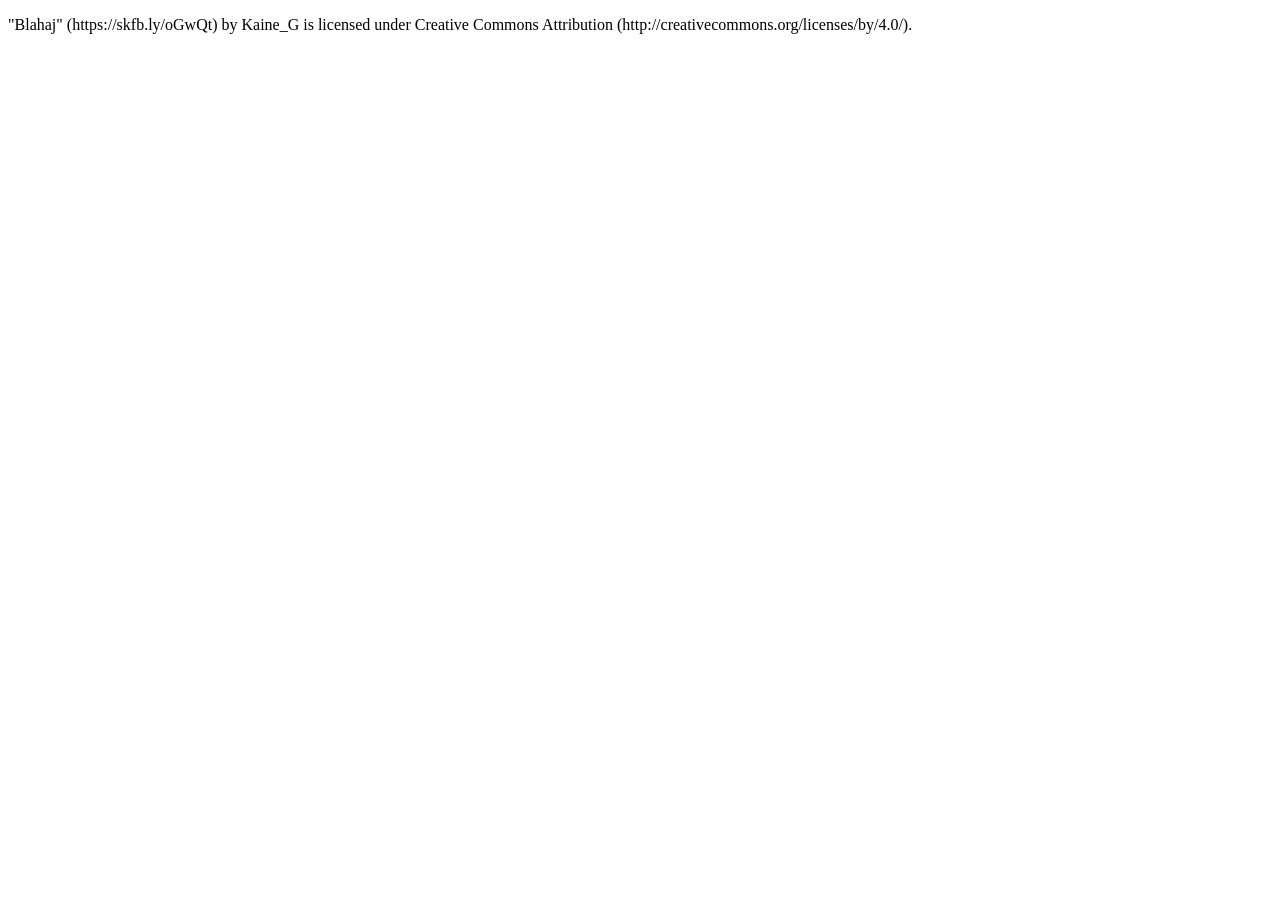
==== credits.html @ 31bbf86e "initial site layout and 3d-model" ====
<!DOCTYPE html>
<html lang="en">
<head>
    <meta charset="UTF-8">
    <meta name="viewport" content="width=device-width, initial-scale=1.0">
    <title>Document</title>
</head>
<body>
    <p>
        "Blahaj" (https://skfb.ly/oGwQt) by Kaine_G is licensed under Creative Commons Attribution (http://creativecommons.org/licenses/by/4.0/).
    </p>
</body>
</html>
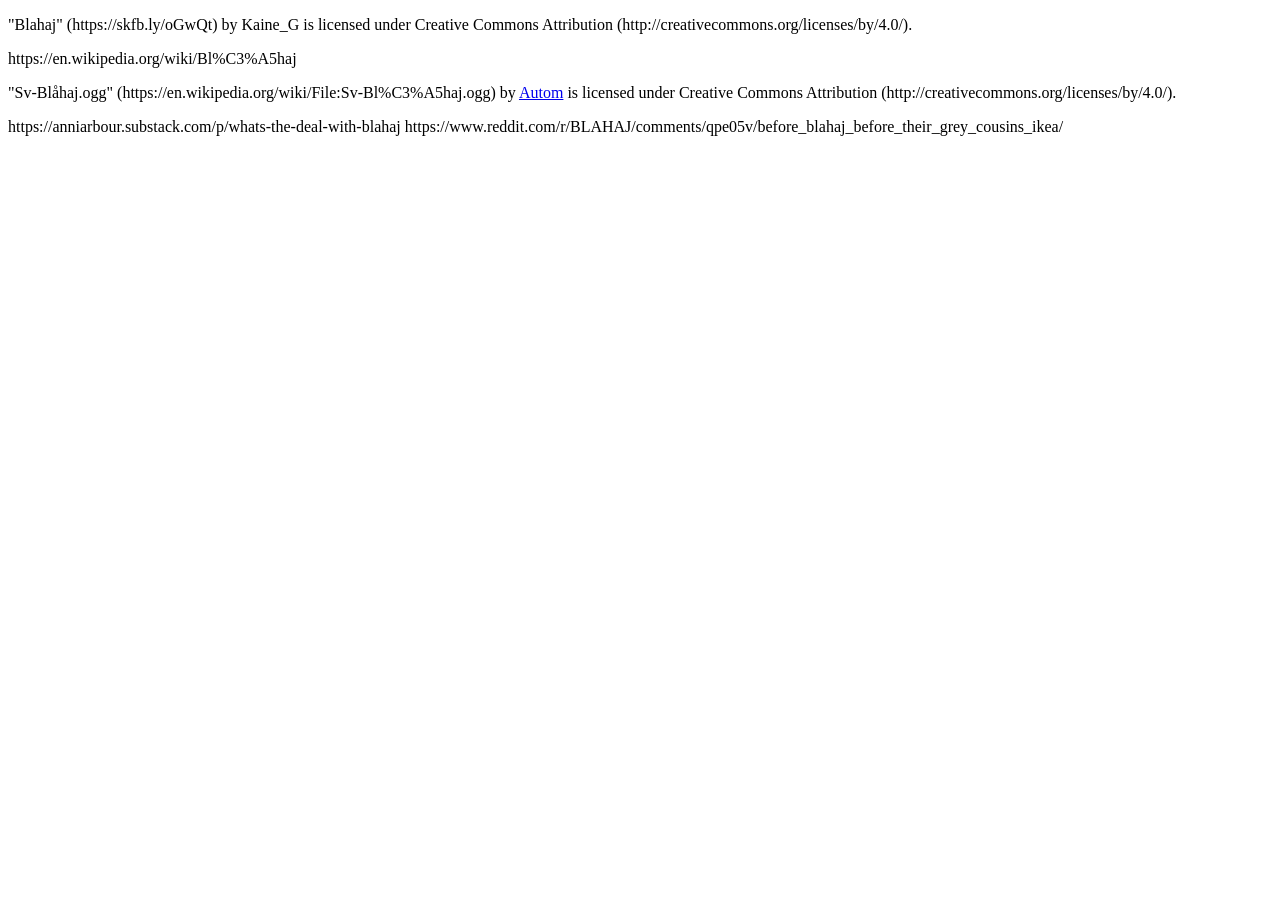
==== commit e5716e6d: "introduction text, images and lightbox" ====
--- a/credits.html
+++ b/credits.html
@@ -9,5 +9,13 @@
     <p>
         "Blahaj" (https://skfb.ly/oGwQt) by Kaine_G is licensed under Creative Commons Attribution (http://creativecommons.org/licenses/by/4.0/).
     </p>
+    <p>https://en.wikipedia.org/wiki/Bl%C3%A5haj</p>
+    <p>
+        "Sv-Blåhaj.ogg" (https://en.wikipedia.org/wiki/File:Sv-Bl%C3%A5haj.ogg) by <a href="https://commons.wikimedia.org/wiki/User:Autom">Autom</a> is licensed under Creative Commons Attribution (http://creativecommons.org/licenses/by/4.0/).
+    </p>
+
+
+    <a>https://anniarbour.substack.com/p/whats-the-deal-with-blahaj</a>
+    <a>https://www.reddit.com/r/BLAHAJ/comments/qpe05v/before_blahaj_before_their_grey_cousins_ikea/</a>
 </body>
 </html>
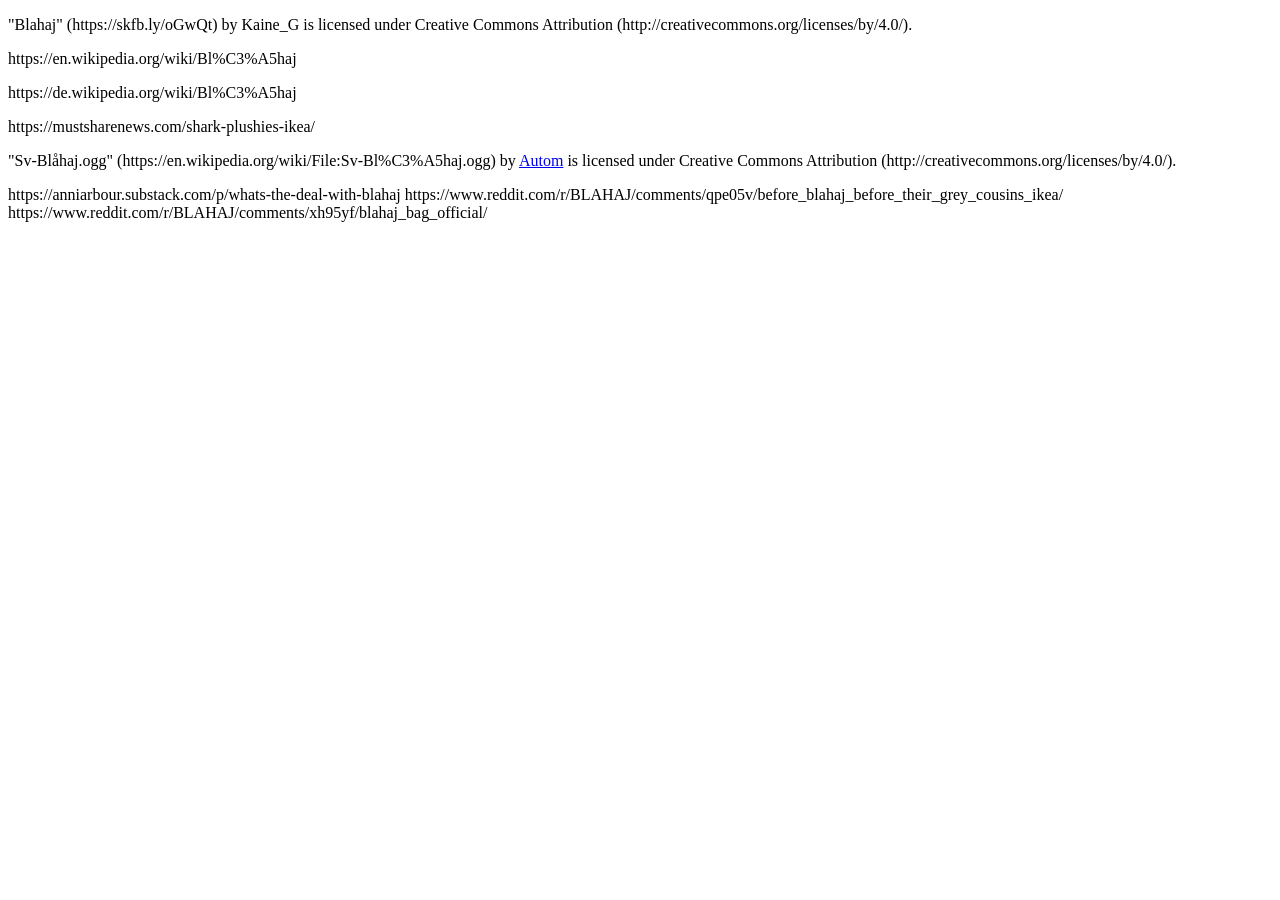
==== commit 1baca230: "finished introduction and text popularity" ====
--- a/credits.html
+++ b/credits.html
@@ -10,6 +10,8 @@
         "Blahaj" (https://skfb.ly/oGwQt) by Kaine_G is licensed under Creative Commons Attribution (http://creativecommons.org/licenses/by/4.0/).
     </p>
     <p>https://en.wikipedia.org/wiki/Bl%C3%A5haj</p>
+    <p>https://de.wikipedia.org/wiki/Bl%C3%A5haj</p>
+    <p>https://mustsharenews.com/shark-plushies-ikea/</p>
     <p>
         "Sv-Blåhaj.ogg" (https://en.wikipedia.org/wiki/File:Sv-Bl%C3%A5haj.ogg) by <a href="https://commons.wikimedia.org/wiki/User:Autom">Autom</a> is licensed under Creative Commons Attribution (http://creativecommons.org/licenses/by/4.0/).
     </p>
@@ -17,5 +19,6 @@
 
     <a>https://anniarbour.substack.com/p/whats-the-deal-with-blahaj</a>
     <a>https://www.reddit.com/r/BLAHAJ/comments/qpe05v/before_blahaj_before_their_grey_cousins_ikea/</a>
+    <a>https://www.reddit.com/r/BLAHAJ/comments/xh95yf/blahaj_bag_official/</a>
 </body>
 </html>
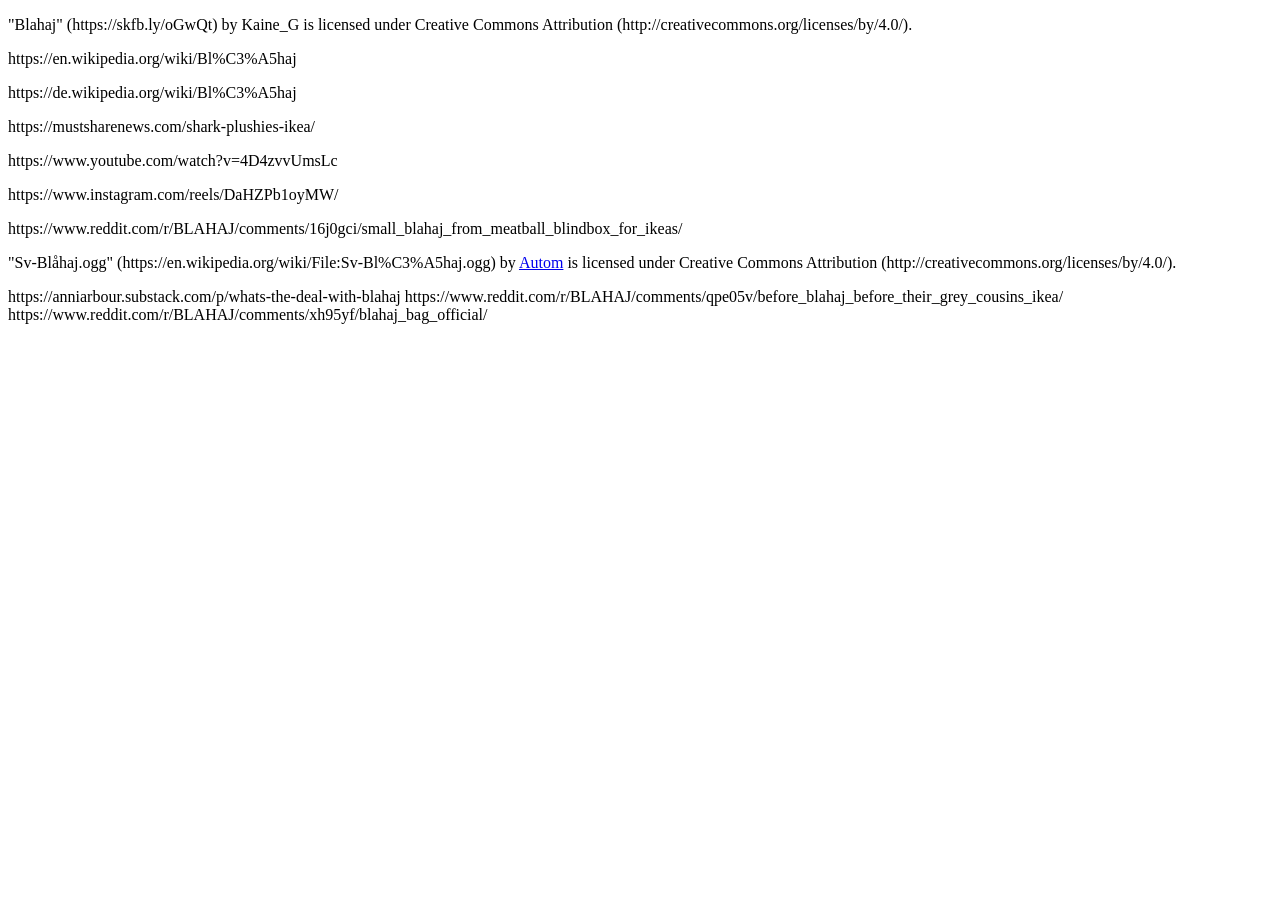
==== commit 2cff32d3: "finishing popularity section" ====
--- a/credits.html
+++ b/credits.html
@@ -12,6 +12,9 @@
     <p>https://en.wikipedia.org/wiki/Bl%C3%A5haj</p>
     <p>https://de.wikipedia.org/wiki/Bl%C3%A5haj</p>
     <p>https://mustsharenews.com/shark-plushies-ikea/</p>
+    <p>https://www.youtube.com/watch?v=4D4zvvUmsLc</p>
+    <p>https://www.instagram.com/reels/DaHZPb1oyMW/</p>
+    <p>https://www.reddit.com/r/BLAHAJ/comments/16j0gci/small_blahaj_from_meatball_blindbox_for_ikeas/</p>
     <p>
         "Sv-Blåhaj.ogg" (https://en.wikipedia.org/wiki/File:Sv-Bl%C3%A5haj.ogg) by <a href="https://commons.wikimedia.org/wiki/User:Autom">Autom</a> is licensed under Creative Commons Attribution (http://creativecommons.org/licenses/by/4.0/).
     </p>
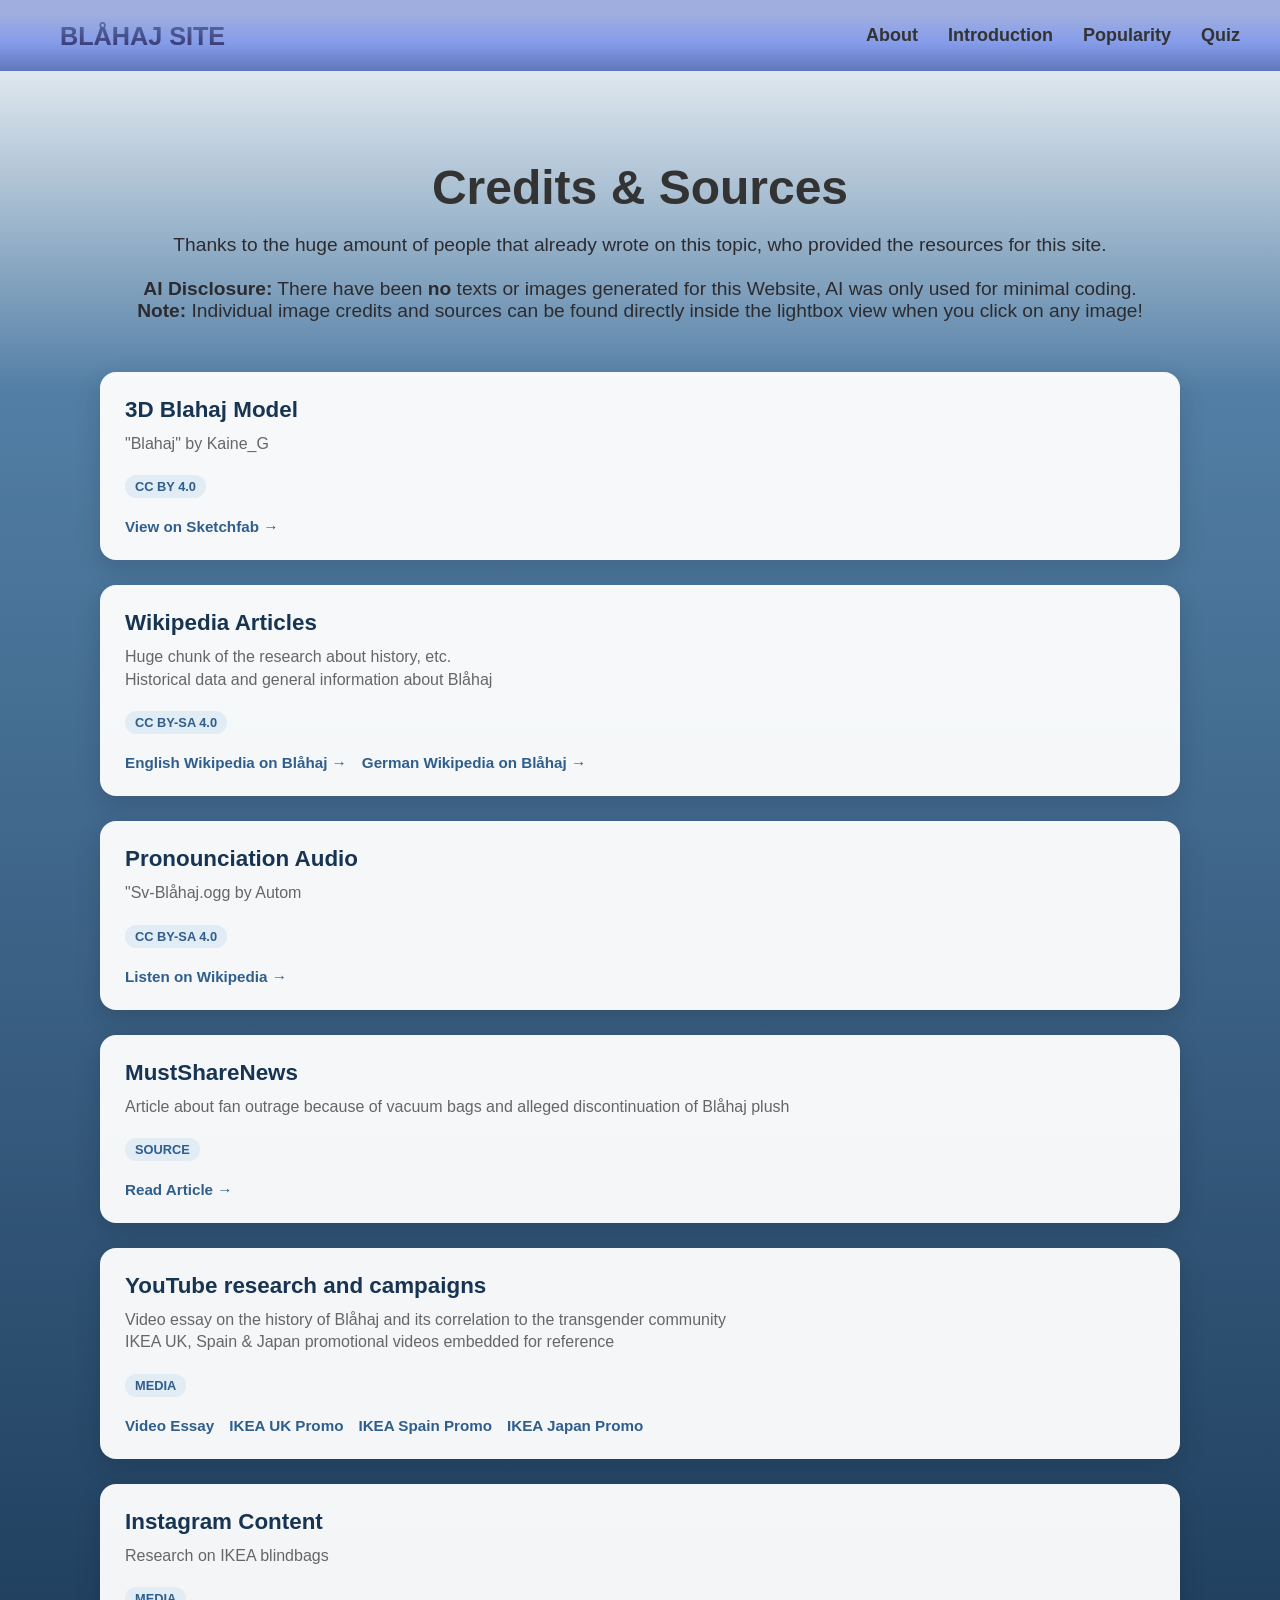
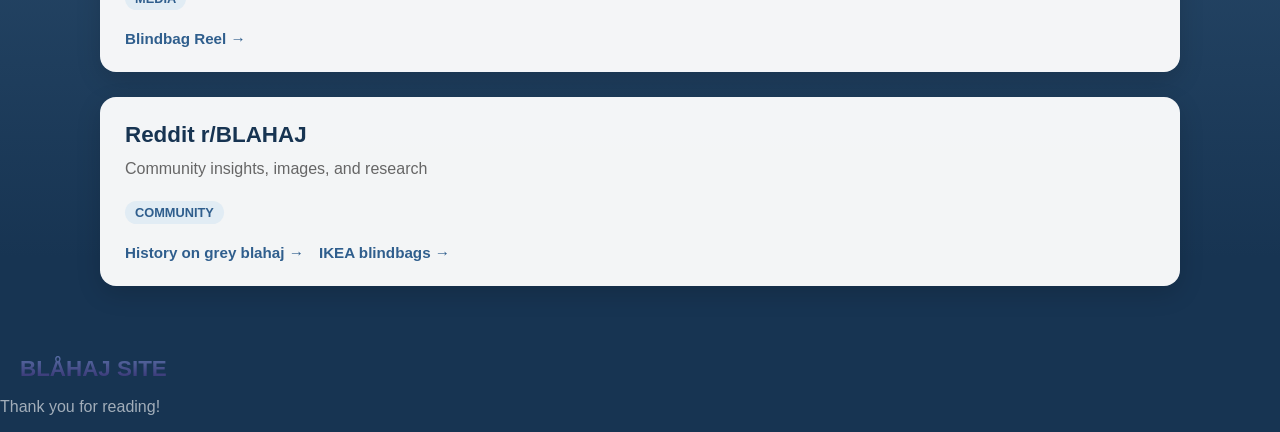
==== commit baf2a1c5: "improved credits page" ====
--- a/credits.html
+++ b/credits.html
@@ -3,25 +3,106 @@
 <head>
     <meta charset="UTF-8">
     <meta name="viewport" content="width=device-width, initial-scale=1.0">
-    <title>Document</title>
+    <title>Credits - BLÅHAJ SITE</title>
+
+    <link rel="stylesheet" href="stylesheet.css">
+    <link rel="icon" type="image/x-icon" href=".images/favicon.ico">
 </head>
-<body>
-    <p>
-        "Blahaj" (https://skfb.ly/oGwQt) by Kaine_G is licensed under Creative Commons Attribution (http://creativecommons.org/licenses/by/4.0/).
-    </p>
-    <p>https://en.wikipedia.org/wiki/Bl%C3%A5haj</p>
-    <p>https://de.wikipedia.org/wiki/Bl%C3%A5haj</p>
-    <p>https://mustsharenews.com/shark-plushies-ikea/</p>
-    <p>https://www.youtube.com/watch?v=4D4zvvUmsLc</p>
-    <p>https://www.instagram.com/reels/DaHZPb1oyMW/</p>
-    <p>https://www.reddit.com/r/BLAHAJ/comments/16j0gci/small_blahaj_from_meatball_blindbox_for_ikeas/</p>
-    <p>
-        "Sv-Blåhaj.ogg" (https://en.wikipedia.org/wiki/File:Sv-Bl%C3%A5haj.ogg) by <a href="https://commons.wikimedia.org/wiki/User:Autom">Autom</a> is licensed under Creative Commons Attribution (http://creativecommons.org/licenses/by/4.0/).
-    </p>
+<body class="credits-body">
 
+    <nav id="top-bar">
+        <a id="logo" href="index.html">BLÅHAJ SITE</a>
+            
+        <div class="nav-links">
+            <a href="index.html#about">About</a>
+            <a href="index.html#introduction">Introduction</a>
+            <a href="index.html#popularity">Popularity</a>
+            <a href="index.html#quiz">Quiz</a>
+        </div>
+    </nav>
 
-    <a>https://anniarbour.substack.com/p/whats-the-deal-with-blahaj</a>
-    <a>https://www.reddit.com/r/BLAHAJ/comments/qpe05v/before_blahaj_before_their_grey_cousins_ikea/</a>
-    <a>https://www.reddit.com/r/BLAHAJ/comments/xh95yf/blahaj_bag_official/</a>
+    <section class="credits-section">
+        <div class="credits-container">
+            <h2>Credits & Sources</h2>
+            <p class="credits-subtitle">
+                Thanks to the huge amount of people that already wrote on this topic, who provided the resources for this site.
+                <br><br>
+                <strong stlye="color: #ffda1a;">AI Disclosure:</strong> There have been <strong>no</strong> texts or images generated for this Website, AI was only used for minimal coding.
+                <br>
+                <strong stlye="color: #ffda1a;">Note:</strong> Individual image credits and sources can be found directly inside the lightbox view when you click on any image!
+            </p>
+            <div class="credits-grid">
+
+                <div class="credit-card">
+                    <h3>3D Blahaj Model</h3>
+                    <p>"Blahaj" by Kaine_G</p>
+                    <span class="license-tag">CC BY 4.0</span>
+                    <a href="https://skfb.ly/oGwQt" target="_blank" class="credit-link">View on Sketchfab &rarr;</a>
+                </div>
+
+                <div class="credit-card">
+                    <h3>Wikipedia Articles</h3>
+                    <p>Huge chunk of the research about history, etc. <br> Historical data and general information about Blåhaj</p>
+                    <span class="license-tag">CC BY-SA 4.0</span>
+                    <div class="multi-links">
+                        <a href="https://en.wikipedia.org/wiki/Bl%C3%A5haj" target="_blank" class="credit-link">English Wikipedia on Blåhaj &rarr;</a>
+                        <a href="https://de.wikipedia.org/wiki/Bl%C3%A5haj" target="_blank" class="credit-link">German Wikipedia on Blåhaj &rarr;</a>
+                    </div>
+                </div>
+
+                <div class="credit-card">
+                    <h3>Pronounciation Audio</h3>
+                    <p>"Sv-Blåhaj.ogg by Autom</p>
+                    <span class="license-tag">CC BY-SA 4.0</span>
+                    <a href="https://en.wikipedia.org/wiki/File:Sv-Bl%C3%A5haj.ogg" target="_blank" class="credit-link">Listen on Wikipedia &rarr;</a>
+                </div>
+
+                <div class="credit-card">
+                    <h3>MustShareNews</h3>
+                    <p>Article about fan outrage because of vacuum bags and alleged discontinuation of Blåhaj plush</p>
+                    <span class="license-tag">Source</span>
+                    <a href="https://mustsharenews.com/shark-plushies-ikea/" target="_blank" class="credit-link">Read Article &rarr;</a>
+                </div>
+
+                <div class="credit-card">
+                    <h3>YouTube research and campaigns</h3>
+                    <p>Video essay on the history of Blåhaj and its correlation to the transgender community <br> IKEA UK, Spain & Japan promotional videos embedded for reference</p>
+                    <span class="license-tag">Media</span>
+                    <div class="multi-links">
+                        <a href="https://www.youtube.com/watch?v=4D4zvvUmsLc" target="_blank" class="credit-link">Video Essay</a>
+                        <a href="https://www.youtube.com/watch?v=yKMOUyiEbdU" target="_blank" class="credit-link">IKEA UK Promo</a>
+                        <a href="https://www.youtube.com/watch?v=OwgvshnbgM8" target="_blank" class="credit-link">IKEA Spain Promo</a>
+                        <a href="https://www.youtube.com/watch?v=-3VxjGjkolw" target="_blank" class="credit-link">IKEA Japan Promo</a>
+                    </div>
+                </div>
+                
+                <div class="credit-card">
+                    <h3>Instagram Content</h3>
+                    <p>Research on IKEA blindbags</p>
+                    <span class="license-tag">Media</span>
+                    <a href="https://www.instagram.com/reels/DaHZPb1oyMW/" target="_blank" class="credit-link">Blindbag Reel &rarr;</a>
+                </div>
+
+                <div class="credit-card">
+                    <h3>Reddit r/BLAHAJ</h3>
+                    <p>Community insights, images, and research</p>
+                    <span class="license-tag">Community</span>
+                    <div class="multi-links">
+                        <a href="https://www.reddit.com/r/BLAHAJ/comments/qpe05v/before_blahaj_before_their_grey_cousins_ikea/" target="_blank" class="credit-link">History on grey blahaj &rarr;</a>
+                        <a href="https://www.reddit.com/r/BLAHAJ/comments/16j0gci/small_blahaj_from_meatball_blindbox_for_ikeas/" target="_blank" class="credit-link">IKEA blindbags &rarr;</a>
+                    </div>
+                </div>
+
+            </div>
+        </div>
+    </section>
+
+    <fotter>
+        <div>
+            <a id="logo" href="index.html">BLÅHAJ SITE</a>
+            <p style="margin-right: 20px; color: rgba(255,255,255,0.6);">Thank you for reading!</p>
+        </div>
+    </fotter>
+    
 </body>
 </html>
--- a/stylesheet.css
+++ b/stylesheet.css
@@ -0,0 +1,485 @@
+html {
+    scroll-behavior: smooth;
+}
+
+body {
+    margin: 0;
+    font-family: 'Segoe UI', Tahoma, Geneva, Verdana, sans-serif;
+    background-color: #fff;
+    overflow-x: hidden;
+}
+
+nav {
+    display: flex;
+    justify-content: space-between;
+    align-items: center;
+    padding: 20px 40px;
+    font-weight: bold;
+    position: fixed;
+    width: 100%;
+    box-sizing: border-box;
+    z-index: 10;
+}
+
+.nav-links a {
+    margin-left: 25px;
+    text-decoration: none;
+    color: #333;
+    border-bottom: 2px solid transparent;
+    transition: border-color 0.3;
+}
+
+.nav-links a:hover {
+    border-bottom: 2px solid  rgb(121, 134, 177);
+}
+
+.hero-section {
+    height: 100vh;
+    display: flex;
+    justify-content: center;
+    align-items: center;
+    overflow: hidden;
+    position: relative;
+    background: linear-gradient(to bottom, #739add 0%, #527ea5 20%, #173452 95%, #ffffff 100%);
+}
+
+model-viever {
+    width: 95vw;
+    height: 85vh;
+    --poster-color: transparent;
+    transition: transform 0.1s ease-out;
+    z-index: 1;
+    transform: scale(1.5);
+}
+
+.hero-text {
+    position: absolute;
+    top: 30%;
+    left: 10%;
+    z-index: 2;
+    color: white;
+    font-family:'Segoe UI', Tahoma, Geneva, Verdana, sans-serif;
+}
+
+.hero-text h1 {
+    font-size: 4rem;
+    margin: 0 0 10px 0;
+    font-weight: normal;
+}
+
+.hero-text p {
+    font-size: 1.5rem;
+    margin: 0;
+    opacity: 0.9;
+}
+
+#shark-model {
+    width: 80%;
+    height: 80%;
+    justify-content: center;
+}
+
+#top-bar {
+    display: flex; 
+    justify-content: space-between; 
+    width: 100%;  
+    background: linear-gradient(to bottom, rgb(159, 174, 222) 20%, rgb(133, 156, 234) 60%,rgb(97, 119, 188)100%);
+
+    color: #fff;
+    font-weight: bold;
+    font-size: large;
+
+    position: fixed;
+    top: 0;
+    left: 0;
+}
+
+#logo {
+    font-size: 140%;
+    font-weight: bold;
+    margin-left: 20px; margin-top: 2px;
+    color:#ffffff29;
+    background: linear-gradient(0deg,rgb(16, 10, 86) 0%, rgb(56, 82, 146) 100%);
+    background-clip: text;
+    text-decoration: dotted;
+}
+
+.about-section {
+    height: 100vh;
+    display: flex;
+    justify-content: center;
+    align-items: center;
+    overflow: hidden;
+    background: linear-gradient(to bottom, #ffffff 0%, #5a9ed9 10%, #2f5e8d 100%);
+    padding: 10px 40px;
+}
+
+.about-section h2 {
+    font-size: 2.5rem;
+    border-bottom: 3px solid #ffda1a;
+    display: inline-block;
+    padding-bottom: 5px;
+}
+
+.about-section p {
+    font-size: 1.2rem;
+    line-height: 1.6;
+    color: white;
+    word-wrap: break-word;
+}
+
+.about-content {
+    max-width: 800px;
+    margin: 0 auto;
+}
+
+.introduction-section {
+    height: fit-content;
+    display: flex;
+    flex-direction: row;
+    justify-content: space-between;
+    align-items: center;
+    background: linear-gradient(to bottom, #ffffff 0%, #5a9ed9 10%, #2f5e8d 100%);
+    padding: 60px 40px;
+    gap: 40px;
+}
+
+.introduction-section h2 {
+    font-size: 2.5rem;
+    border-bottom: 3px solid #ffda1a;
+    display: inline-block;
+    padding-bottom: 5px;
+}
+
+.introduction-section p {
+    font-size: 1.2rem;
+    line-height: 1.6;
+    color: white;
+    word-wrap: break-word;
+}
+
+.introduction-content {
+    max-width: 600px;
+    flex: 1;
+    padding-top: 80px;
+    padding-bottom: 80px;
+}
+
+.popularity-section {
+    height: fit-content;
+    display: flex;
+    flex-direction: column;
+    justify-content: center;
+    align-items: center;
+    background: linear-gradient(to bottom, #adcfed 0%, #5a9ed9 10%, #2f5e8d 100%);
+    padding: 80px 0;
+    overflow: hidden;
+    width: 100%;
+}
+
+.popularity-section h2 {
+    font-size: 2.5rem;
+    border-bottom: 3px solid #ffda1a;
+    display: inline-block;
+    padding-bottom: 5px;
+}
+
+.popularity-section h3 {
+    font-size: 1.8rem;
+    border-bottom: 3px solid #4a779e;
+    margin-top: 30px
+}
+
+.popularity-section p {
+    font-size: 1.2rem;
+    line-height: 1.6;
+    color: white;
+    word-wrap: break-word;
+    margin-bottom: 20px;
+}
+
+.popularity-content {
+    max-width: 800px;
+    width: 90%;
+    text-align: center;
+    padding-bottom: 40px;
+    color: white;
+}
+
+.video-center {
+    flex-direction: column;
+    justify-content: center;
+    align-items: center;
+}
+
+
+.gallery-section {
+    flex: 1;
+    max-height: 120vh;
+    overflow-y: auto;
+    overflow-x: hidden;
+}
+
+.gallery-grid {
+    display: grid;
+    grid-template-columns: repeat(auto-fit, minmax(480px, 1fr));
+    gap: 15px;
+    padding: 10px;
+}
+
+.gallery-item {
+    width: 100%;
+    height: 340px;
+    object-fit: cover;
+    cursor: pointer;
+    border-radius: 8px;
+    box-shadow: 0 4px 8px rgba(0,0,0,0.2);
+    transition: transform 0.2s;
+}
+
+.gallery-item:hover {
+    transform: scale(1.05);
+}
+
+.slider-container {
+    overflow: hidden;
+    width: 100%;
+    position: relative;
+    padding: 20px 0;
+    display: flex;
+    flex-direction: column;
+    gap: 25px;
+}
+
+.slider-track-1, .slider-track-2 {
+    display: flex;
+    width: max-content;
+    gap: 20px;
+}
+
+.slider-track-1 {
+    animation: scrollMarquee 35s linear infinite;
+}
+
+.slider-track-2 {
+    animation: scrollMarquee 38s linear infinite reverse;
+}
+
+.slider-container:hover .slider-track-1, .slider-container:hover .slider-track-2 {
+    animation-play-state: paused;
+}
+
+.slider-track .gallery-item {
+    width: 450px;
+    height: 300px;
+    object-fit: cover;
+    border-radius: 14px;
+    box-shadow: 0 10px 20px rgba(0,0,0,0.3);
+    cursor: pointer;
+    transition: transform 0.3s ease, box-shadow 0.3s ease;
+}
+
+.slider-track .gallery-item:hover {
+    transform: scale(1.04);
+    box-shadow: 0 12px 24px rgba(0,0,0,0.4);
+}
+
+@keyframes scrollMarquee {
+    0% {
+        transform: translaeX(0);
+    }
+    100% {
+        transform: translateX(-50%);
+    }
+}
+
+/* LIGHTBOX */
+.lightbox {
+    display: none;
+    position: fixed;
+    z-index: 1000;
+    left: 0;
+    top: 0;
+    width: 100%;
+    height: 100%;
+    background-color: rgba(0, 0, 0, 0.85);
+    justify-content: center;
+    align-items: center;
+}
+
+.lightbox-content {
+    position: relative;
+    max-width: 90%;
+    max-height: 95%;
+    display: flex;
+    flex-direction: column;
+    align-items: center;
+    background: #222;
+    padding: 20px;
+    border-radius: 15px;
+    color: white;
+}
+
+#lightbox-img {
+    max-width: 100%;
+    max-height: 85vh;
+    object-fit: contain;
+    border-radius: 5px;
+}
+
+#lightbox-header {
+    width: 100%;
+    margin-bottom: 10px;
+    font-size: 1.8rem;
+    font-weight: bold;
+    text-align: left;
+}
+
+.lightbox-footer {
+    width: 100%;
+    margin-top: 10px;
+    text-align: right;
+}
+
+.lightbox-footer a {
+    color: #ffda1a;
+    text-decoration: underline;
+}
+
+.close-btn {
+    position: absolute;
+    top: 30px;
+    right: 40px;
+    color: white;
+    font-size: 40px;
+    cursor: pointer;
+}
+
+.nav-btn {
+    position: absolute;
+    top: 50%;
+    transform: translateY(-50%);
+    background: rgba(255,255,255,0.1);
+    border: none;
+    color: white;
+    font-size: 30px;
+    padding: 15px 20px;
+    cursor: pointer;
+    border-radius: 50%;
+    transition: background 0.2s;
+}
+
+.nav-btn:hover {
+    background: rgba(255,255,255,0.3);
+}
+.prev-btn {
+    z-index: 1001;
+    left: 5%;
+}
+.next-btn {
+    right: 5%;
+    z-index: 1001;
+}
+
+
+
+
+
+
+/* Credits */
+.credits-body {
+    background-color: #173452
+}
+
+.credits-section {
+    min-height: 100vh;
+    display: flex;
+    justify-content: center;
+    align-items: center;
+    background: linear-gradient(to bottom, #ffffff 0%, #527ea5 20%, #173452 95%);
+    padding: 120px 20px 60px 20px;
+}
+
+.credits-container {
+    max-width: 1100px;
+    width: 100%;
+    text-align: center;
+}
+
+.credits-container h2 {
+    font-size: 3rem;
+    color: #333;
+    margin-bottom: 10px;
+}
+
+.credits-subtitle {
+    font-size: 1.2rem;
+    color: #2c2b2f;
+    margin-bottom: 40px;
+}
+
+.credits-grid {
+    display: grid;
+    grid-template-columns: repeat(auto-fit, minimax(300px, 1fr));
+    gap: 25px;
+    padding: 10px;
+}
+
+.credit-card {
+    background: rgba(255,255,255,0.95);
+    padding: 25px;
+    border-radius: 16px;
+    text-align: left;
+    box-shadow: 0 8px 24px rgba(0,0,0,0.15);
+    display: flex;
+    flex-direction: column;
+    justify-content: space-between;
+    transition: transform 0.8s ease, box-shadow 0.3 ease;
+}
+
+.credit-card:hover {
+    transform: translateY(-5px);
+    box-shadow: 0 12px 30px rgba(0,0,0,0.25);
+}
+
+.credit-card h3 {
+    margin: 0 0 10px 0;
+    font-size: 1.4rem;
+    color: #173452
+}
+
+.credit-card p {
+    margin: 0 0 20px 0;
+    font-size: 1rem;
+    color: #666;
+    line-height: 1.4;
+}
+
+.license-tag {
+    align-self: flex-start;
+    background: #e1ecf4;
+    color: #2f5e8d;
+    padding: 4px 10px;
+    border-radius: 20px;
+    font-size: 0.8rem;
+    font-weight: bold;
+    margin-bottom: 20px;
+    text-transform: uppercase;
+}
+
+.credit-link, .multi-links a {
+    color: #2f5e8d;
+    text-decoration: none;
+    font-weight: bold;
+    font-size: 0.95rem;
+    transition: color 0.2s;
+}
+
+.credit-link:hover, .multi-links:hover {
+    color: #ffda1a
+}
+
+.multi-links {
+    display: flex;
+    gap: 15px
+}
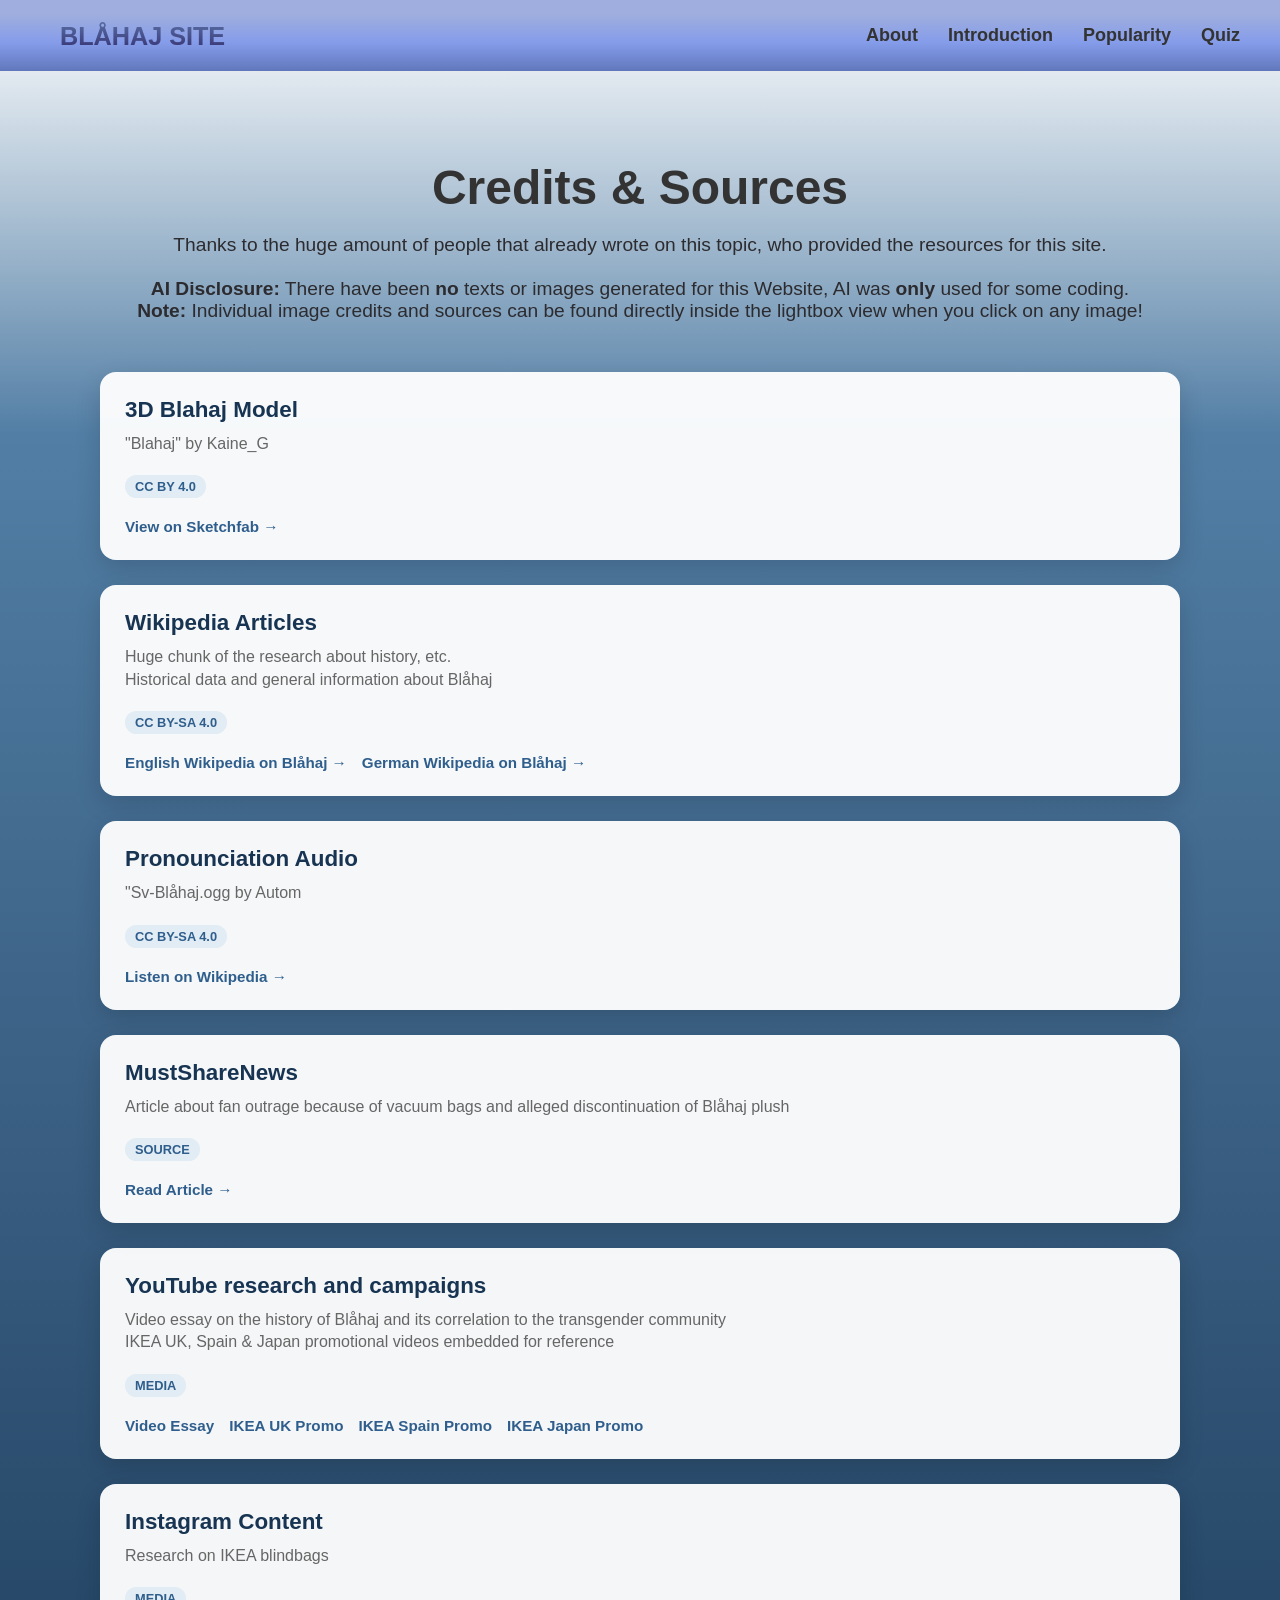
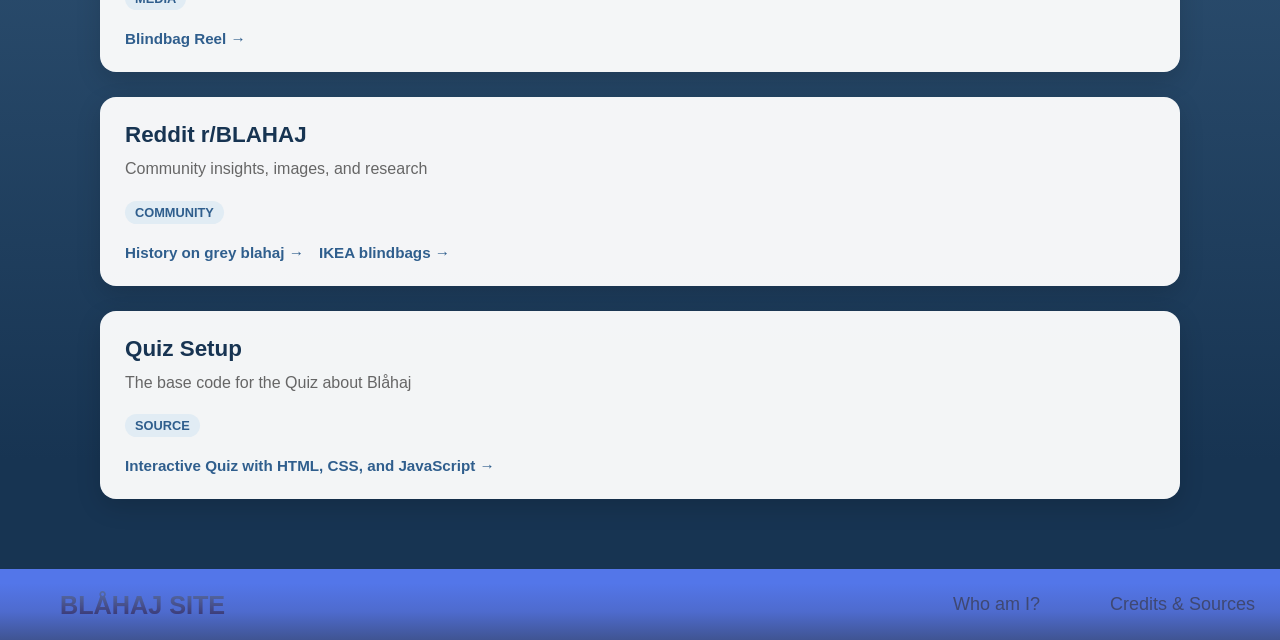
==== commit 9924b803: "initial desing and setup of quiz" ====
--- a/credits.html
+++ b/credits.html
@@ -17,7 +17,7 @@
             <a href="index.html#about">About</a>
             <a href="index.html#introduction">Introduction</a>
             <a href="index.html#popularity">Popularity</a>
-            <a href="index.html#quiz">Quiz</a>
+            <a href="quiz.html">Quiz</a>
         </div>
     </nav>
 
@@ -27,7 +27,7 @@
             <p class="credits-subtitle">
                 Thanks to the huge amount of people that already wrote on this topic, who provided the resources for this site.
                 <br><br>
-                <strong stlye="color: #ffda1a;">AI Disclosure:</strong> There have been <strong>no</strong> texts or images generated for this Website, AI was only used for minimal coding.
+                <strong stlye="color: #ffda1a;">AI Disclosure:</strong> There have been <strong>no</strong> texts or images generated for this Website, AI was <strong>only</strong> used for some coding.
                 <br>
                 <strong stlye="color: #ffda1a;">Note:</strong> Individual image credits and sources can be found directly inside the lightbox view when you click on any image!
             </p>
@@ -93,16 +93,25 @@
                     </div>
                 </div>
 
+                <div class="credit-card">
+                    <h3>Quiz Setup</h3>
+                    <p>The base code for the Quiz about Blåhaj</p>
+                    <span class="license-tag">Source</span>
+                    <a href="https://medium.com/@codepicker57/building-an-interactive-quiz-with-html-css-and-javascript-efe9bd8129e2" target="_blank" class="credit-link">Interactive Quiz with HTML, CSS, and JavaScript &rarr;</a>
+                </div>
+
             </div>
         </div>
     </section>
 
-    <fotter>
-        <div>
-            <a id="logo" href="index.html">BLÅHAJ SITE</a>
-            <p style="margin-right: 20px; color: rgba(255,255,255,0.6);">Thank you for reading!</p>
+    <footer id="bottom-bar">
+        <a id="logo" href="index.html">BLÅHAJ SITE</a>
+            
+        <div class="bottom-links">
+            <a href="https://gabl.works" target="_blank">Who am I?</a>
+            <a href="credits.html">Credits & Sources</a>
         </div>
-    </fotter>
+    </footer>
     
 </body>
 </html>
--- a/stylesheet.css
+++ b/stylesheet.css
@@ -5,7 +5,7 @@
 body {
     margin: 0;
     font-family: 'Segoe UI', Tahoma, Geneva, Verdana, sans-serif;
-    background-color: #fff;
+    background-color: #a5baff;
     overflow-x: hidden;
 }
 
@@ -104,6 +104,32 @@
     text-decoration: dotted;
 }
 
+#bottom-bar {
+    display: flex; 
+    justify-content: space-between; 
+    align-items: center;
+    width: 100%;  
+    background: linear-gradient(to bottom, rgb(83, 118, 233) 20%, rgb(78, 107, 206) 60%,rgb(64, 84, 146)100%);
+
+    color: #fff;
+    font-size: large;
+    padding: 20px 40px;
+}
+
+.bottom-links a {
+    margin-right: 40px;
+    padding-right: 25px;
+    text-decoration: none;
+    color: #3f4873;
+    border-bottom: 2px solid transparent;
+    align-items: center;
+    justify-content: space-between;
+}
+
+.bottom-links a:hover {
+    border-bottom: 2px solid  rgb(121, 134, 177);
+}
+
 .about-section {
     height: 100vh;
     display: flex;
@@ -434,7 +460,7 @@
     display: flex;
     flex-direction: column;
     justify-content: space-between;
-    transition: transform 0.8s ease, box-shadow 0.3 ease;
+    transition: transform 0.2s ease, box-shadow 0.3s ease;
 }
 
 .credit-card:hover {
@@ -482,4 +508,98 @@
 .multi-links {
     display: flex;
     gap: 15px
+}
+
+
+
+/* Quiz Time! */
+body.quiz-body {
+    display: flex;
+    flex-direction: column;
+    min-height: 100vh;
+    background: linear-gradient(to bottom, #a5baff 0%, #5396d1 60%, #7167c0 100%);
+    margin: 0;
+}
+
+#quiz {
+  flex: 1;
+  display: flex;
+  flex-direction: column;
+  justify-content: center;
+  align-items: center;
+  padding: 120px 20px 60px 20px;
+  box-sizing: border-box;
+  max-width: 600px;
+  width: 90%;
+  margin: 0 auto;
+  text-align: center;
+}
+
+#quiz h1 {
+  color: #173452;
+  margin-top: 0;
+  margin-bottom: 25px;
+  font-size: 2rem;
+}
+
+#quiz-card {
+    background: rgba(255, 255, 255, 0.95);
+    padding: 40px;
+    border-radius: 20px;
+    box-shadow: 0 12px 32px rgba(0, 0, 0, 0.25);
+    width: 100%;
+    box-sizing: border-box;
+}
+
+#question {
+    font-size: 1.25rem;
+    color: #333;
+    margin-bottom: 25px;
+    font-weight: 600;
+    line-height: 1.4;
+}
+
+#options {
+    display: flex;
+    flex-direction: column;
+    gap: 12px;
+    width: 100%;
+    margin-bottom: 25px;
+}
+
+#options button {
+    background-color: #f0f4f8;
+    color: #173452;
+    border: 2px solid #d0daf0;
+    padding: 14px 20px;
+    font-size: 1rem;
+    font-weight: 600;
+    border-radius: 10px;
+    cursor: pointer;
+    text-align: left;
+    transition: all 0.2s ease;
+}
+
+#options button:hover {
+    background-color: #e1ecf4;
+    border-color: #2f5e8d;
+    transform: translateY(-2px);
+}
+
+#submit {
+    background-color: #2f5e8d;
+    color: white;
+    border: none;
+    padding: 14px 28px;
+    font-size: 1.1rem;
+    font-weight: bold;
+    border-radius: 10px;
+    cursor: pointer;
+    width: 100%;
+    transition: background-color 0.2s, transform 0.2s;
+}
+
+#submit:hover {
+    background-color: #173452;
+    transform: translateY(-2px)
 }
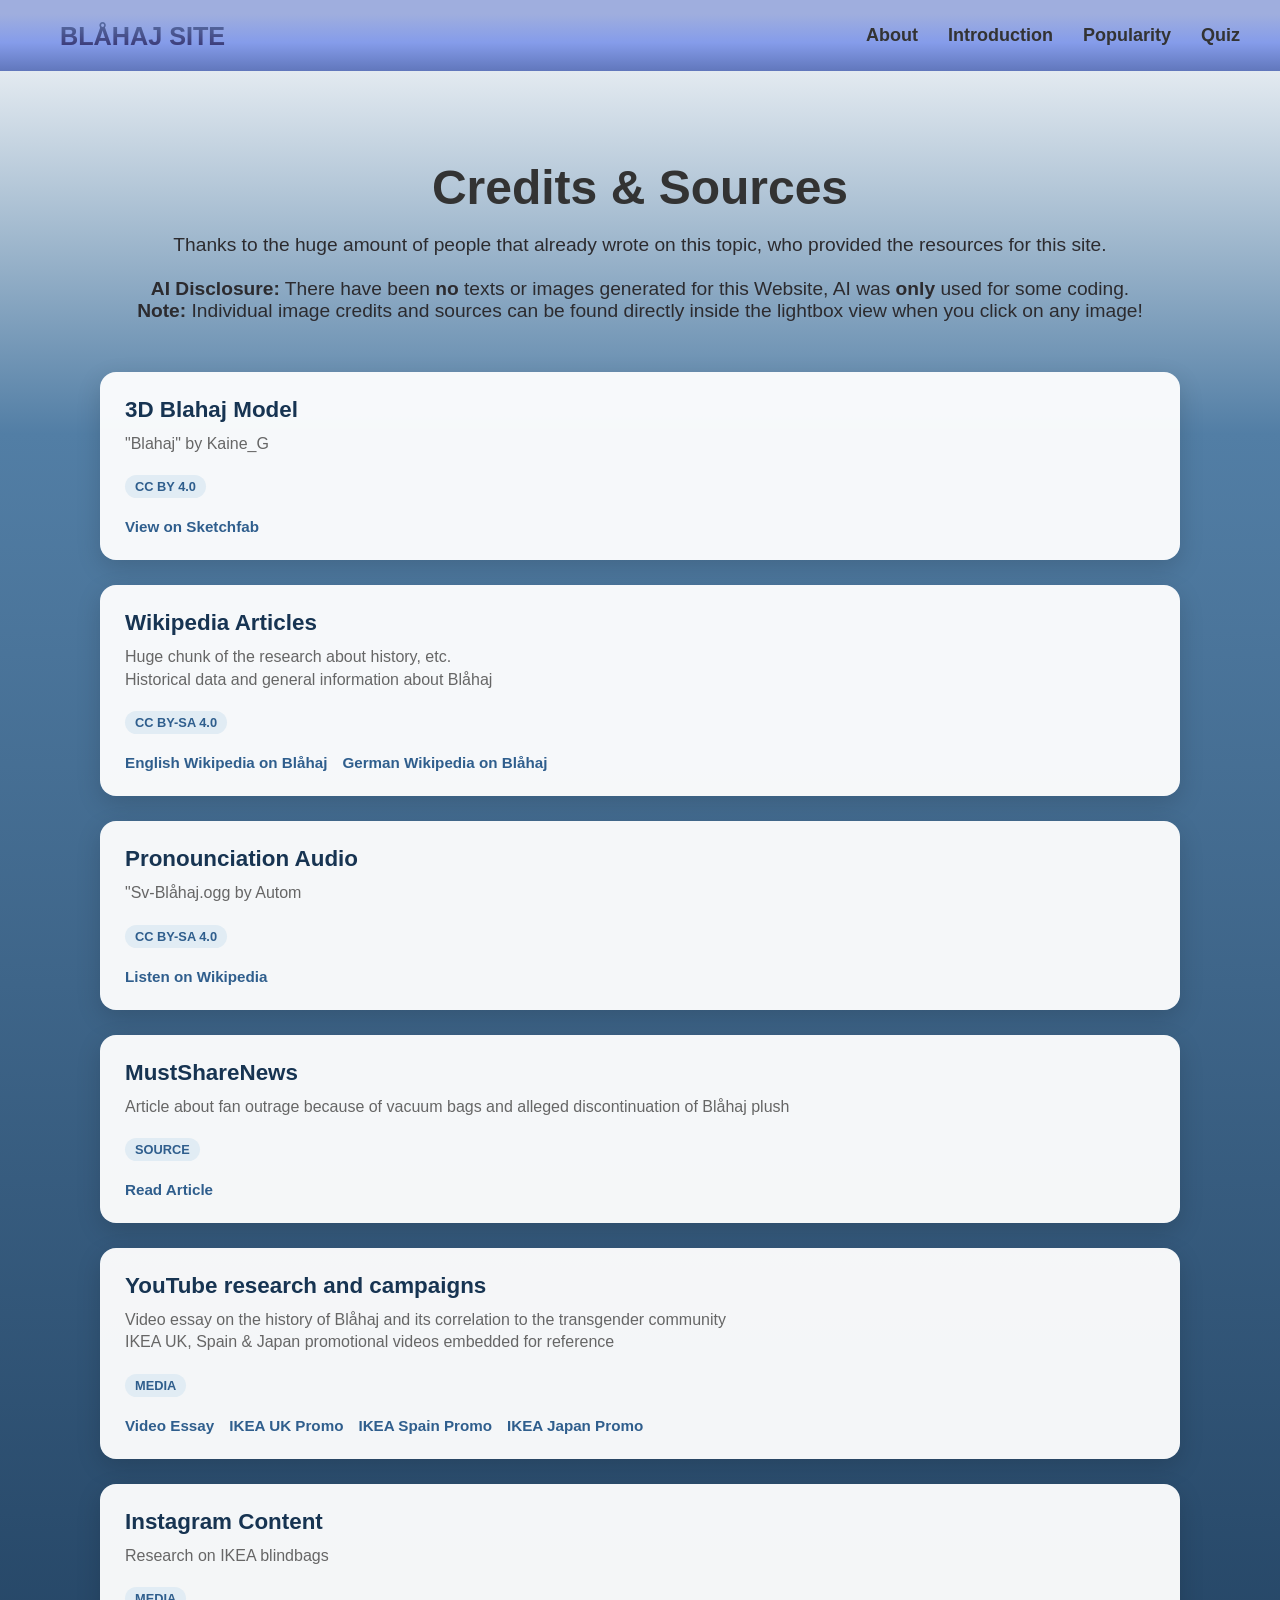
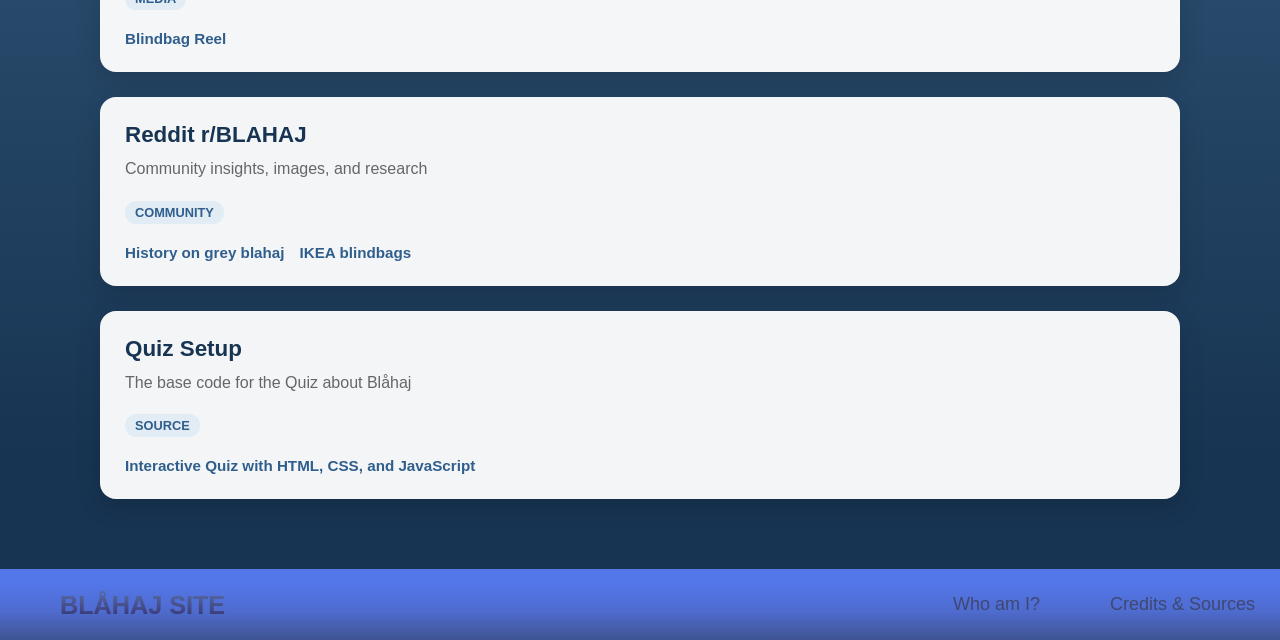
==== commit 5aa684cf: "create readme" ====
--- a/credits.html
+++ b/credits.html
@@ -6,7 +6,7 @@
     <title>Credits - BLÅHAJ SITE</title>
 
     <link rel="stylesheet" href="stylesheet.css">
-    <link rel="icon" type="image/x-icon" href=".images/favicon.ico">
+    <link rel="icon" type="image/x-icon" href="./images/favicon.ico">
 </head>
 <body class="credits-body">
 
@@ -37,7 +37,7 @@
                     <h3>3D Blahaj Model</h3>
                     <p>"Blahaj" by Kaine_G</p>
                     <span class="license-tag">CC BY 4.0</span>
-                    <a href="https://skfb.ly/oGwQt" target="_blank" class="credit-link">View on Sketchfab &rarr;</a>
+                    <a href="https://skfb.ly/oGwQt" target="_blank" class="credit-link">View on Sketchfab</a>
                 </div>
 
                 <div class="credit-card">
@@ -45,8 +45,8 @@
                     <p>Huge chunk of the research about history, etc. <br> Historical data and general information about Blåhaj</p>
                     <span class="license-tag">CC BY-SA 4.0</span>
                     <div class="multi-links">
-                        <a href="https://en.wikipedia.org/wiki/Bl%C3%A5haj" target="_blank" class="credit-link">English Wikipedia on Blåhaj &rarr;</a>
-                        <a href="https://de.wikipedia.org/wiki/Bl%C3%A5haj" target="_blank" class="credit-link">German Wikipedia on Blåhaj &rarr;</a>
+                        <a href="https://en.wikipedia.org/wiki/Bl%C3%A5haj" target="_blank" class="credit-link">English Wikipedia on Blåhaj</a>
+                        <a href="https://de.wikipedia.org/wiki/Bl%C3%A5haj" target="_blank" class="credit-link">German Wikipedia on Blåhaj </a>
                     </div>
                 </div>
 
@@ -54,14 +54,14 @@
                     <h3>Pronounciation Audio</h3>
                     <p>"Sv-Blåhaj.ogg by Autom</p>
                     <span class="license-tag">CC BY-SA 4.0</span>
-                    <a href="https://en.wikipedia.org/wiki/File:Sv-Bl%C3%A5haj.ogg" target="_blank" class="credit-link">Listen on Wikipedia &rarr;</a>
+                    <a href="https://en.wikipedia.org/wiki/File:Sv-Bl%C3%A5haj.ogg" target="_blank" class="credit-link">Listen on Wikipedia </a>
                 </div>
 
                 <div class="credit-card">
                     <h3>MustShareNews</h3>
                     <p>Article about fan outrage because of vacuum bags and alleged discontinuation of Blåhaj plush</p>
                     <span class="license-tag">Source</span>
-                    <a href="https://mustsharenews.com/shark-plushies-ikea/" target="_blank" class="credit-link">Read Article &rarr;</a>
+                    <a href="https://mustsharenews.com/shark-plushies-ikea/" target="_blank" class="credit-link">Read Article </a>
                 </div>
 
                 <div class="credit-card">
@@ -80,7 +80,7 @@
                     <h3>Instagram Content</h3>
                     <p>Research on IKEA blindbags</p>
                     <span class="license-tag">Media</span>
-                    <a href="https://www.instagram.com/reels/DaHZPb1oyMW/" target="_blank" class="credit-link">Blindbag Reel &rarr;</a>
+                    <a href="https://www.instagram.com/reels/DaHZPb1oyMW/" target="_blank" class="credit-link">Blindbag Reel </a>
                 </div>
 
                 <div class="credit-card">
@@ -88,8 +88,8 @@
                     <p>Community insights, images, and research</p>
                     <span class="license-tag">Community</span>
                     <div class="multi-links">
-                        <a href="https://www.reddit.com/r/BLAHAJ/comments/qpe05v/before_blahaj_before_their_grey_cousins_ikea/" target="_blank" class="credit-link">History on grey blahaj &rarr;</a>
-                        <a href="https://www.reddit.com/r/BLAHAJ/comments/16j0gci/small_blahaj_from_meatball_blindbox_for_ikeas/" target="_blank" class="credit-link">IKEA blindbags &rarr;</a>
+                        <a href="https://www.reddit.com/r/BLAHAJ/comments/qpe05v/before_blahaj_before_their_grey_cousins_ikea/" target="_blank" class="credit-link">History on grey blahaj </a>
+                        <a href="https://www.reddit.com/r/BLAHAJ/comments/16j0gci/small_blahaj_from_meatball_blindbox_for_ikeas/" target="_blank" class="credit-link">IKEA blindbags </a>
                     </div>
                 </div>
 
@@ -97,7 +97,7 @@
                     <h3>Quiz Setup</h3>
                     <p>The base code for the Quiz about Blåhaj</p>
                     <span class="license-tag">Source</span>
-                    <a href="https://medium.com/@codepicker57/building-an-interactive-quiz-with-html-css-and-javascript-efe9bd8129e2" target="_blank" class="credit-link">Interactive Quiz with HTML, CSS, and JavaScript &rarr;</a>
+                    <a href="https://medium.com/@codepicker57/building-an-interactive-quiz-with-html-css-and-javascript-efe9bd8129e2" target="_blank" class="credit-link">Interactive Quiz with HTML, CSS, and JavaScript</a>
                 </div>
 
             </div>
--- a/stylesheet.css
+++ b/stylesheet.css
@@ -554,7 +554,7 @@
 #question {
     font-size: 1.25rem;
     color: #333;
-    margin-bottom: 25px;
+    padding-bottom: 25px;
     font-weight: 600;
     line-height: 1.4;
 }
